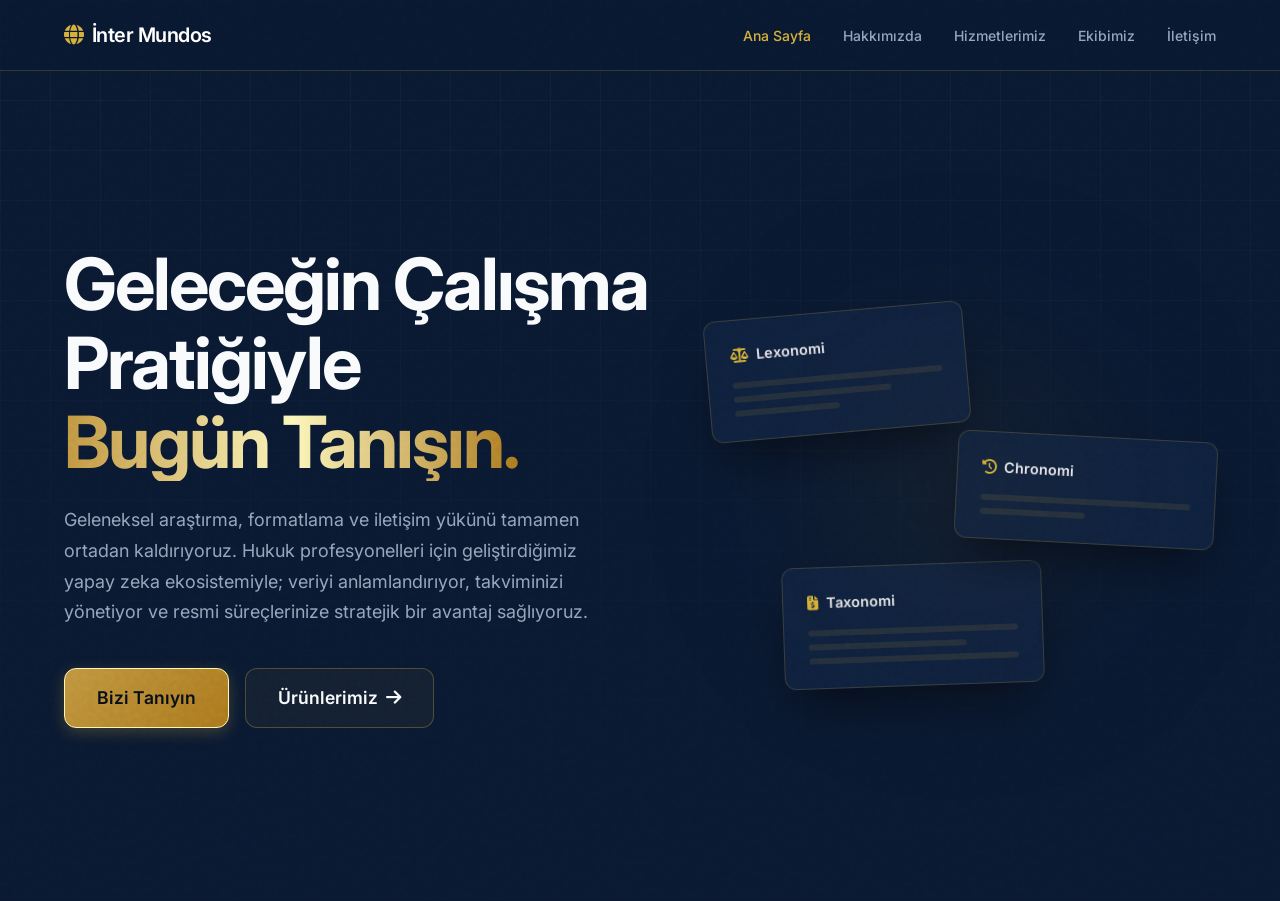
==== index.html @ eea0c3ea "Fix JS cache issue and make animations repeatable" ====
<!DOCTYPE html>
<html lang="tr">
<head>
    <meta charset="UTF-8">
    <meta name="viewport" content="width=device-width, initial-scale=1.0">
    <title>İnter Mundos - Geleceğin Çalışma Pratiği</title>
    <!-- Google Fonts -->
    <link rel="preconnect" href="https://fonts.googleapis.com">
    <link rel="preconnect" href="https://fonts.gstatic.com" crossorigin>
    <link href="https://fonts.googleapis.com/css2?family=Inter:wght@300;400;500;600;700&display=swap" rel="stylesheet">
    <!-- Font Awesome -->
    <link rel="stylesheet" href="https://cdnjs.cloudflare.com/ajax/libs/font-awesome/6.4.0/css/all.min.css">
    <link rel="stylesheet" href="style.css?v=13">
</head>
<body>
    <!-- Premium subtle background -->
    <div class="bg-grid"></div>
    <div class="bg-glow"></div>

    <!-- Modern Header -->
    <header class="main-header">
        <div class="logo">
            <i class="fa-solid fa-globe"></i> İnter Mundos
        </div>
        <button class="mobile-menu-btn">
            <i class="fa-solid fa-bars"></i>
        </button>
        <nav class="navbar">
            <a href="index.html" class="active">Ana Sayfa</a>
            <a href="about.html">Hakkımızda</a>
            <a href="services.html">Hizmetlerimiz</a>
            <a href="team.html">Ekibimiz</a>
            <a href="contact.html">İletişim</a>
        </nav>
    </header>

    <main class="hero-container">
        <div class="hero-content">
            <h1 class="hero-title">Geleceğin Çalışma Pratiğiyle <br><span class="text-highlight">Bugün Tanışın.</span></h1>
            <p class="hero-subtitle">
                Geleneksel araştırma, formatlama ve iletişim yükünü tamamen ortadan kaldırıyoruz. Hukuk profesyonelleri için geliştirdiğimiz yapay zeka ekosistemiyle; veriyi anlamlandırıyor, takviminizi yönetiyor ve resmi süreçlerinize stratejik bir avantaj sağlıyoruz.
            </p>
            <div class="hero-buttons">
                <a href="about.html" class="btn btn-primary">Bizi Tanıyın</a>
                <a href="services.html" class="btn btn-secondary">Ürünlerimiz <i class="fa-solid fa-arrow-right"></i></a>
            </div>
        </div>
        
        <div class="hero-visual">
            <div class="abstract-card card-1">
                <div class="card-header">
                    <i class="fa-solid fa-scale-balanced"></i> Lexonomi
                </div>
                <div class="card-lines">
                    <div class="line w-100"></div>
                    <div class="line w-75"></div>
                    <div class="line w-50"></div>
                </div>
            </div>
            <div class="abstract-card card-2">
                <div class="card-header">
                    <i class="fa-solid fa-clock-rotate-left"></i> Chronomi
                </div>
                <div class="card-lines">
                    <div class="line w-100"></div>
                    <div class="line w-50"></div>
                </div>
            </div>
            <div class="abstract-card card-3">
                <div class="card-header">
                    <i class="fa-solid fa-file-invoice-dollar"></i> Taxonomi
                </div>
                <div class="card-lines">
                    <div class="line w-100"></div>
                    <div class="line w-75"></div>
                    <div class="line w-100"></div>
                </div>
            </div>
            <div class="visual-glow"></div>
        </div>
    </main>

    <script src="script.js?v=2"></script>
</body>
</html>
---- style.css ----
:root {
    --bg-primary: #0A1931; /* More noticeable navy blue */
    --bg-secondary: #122442; /* Lighter navy for secondary elements */
    --text-primary: #F8FAFC;
    --text-secondary: #94A3B8;
    --accent-primary: #D4AF37;
    --accent-secondary: #C5A059;
    --border-color: rgba(212, 175, 55, 0.2);
}

* {
    margin: 0;
    padding: 0;
    box-sizing: border-box;
}

body {
    font-family: 'Inter', sans-serif;
    background-color: var(--bg-primary);
    color: var(--text-primary);
    overflow-x: hidden;
    line-height: 1.5;
}


/* Premium Matte Noise Texture */
body::after {
    content: "";
    position: fixed;
    top: 0;
    left: 0;
    width: 100vw;
    height: 100vh;
    pointer-events: none;
    z-index: 9999;
    background-image: url("data:image/svg+xml,%3Csvg viewBox='0 0 200 200' xmlns='http://www.w3.org/2000/svg'%3E%3Cfilter id='noiseFilter'%3E%3CfeTurbulence type='fractalNoise' baseFrequency='0.85' numOctaves='3' stitchTiles='stitch'/%3E%3C/filter%3E%3Crect width='100%25' height='100%25' filter='url(%23noiseFilter)'/%3E%3C/svg%3E");
    opacity: 0.15; /* Increased opacity so it's clearly visible */
    mix-blend-mode: overlay; /* Blends better with navy background */
}

/* Custom Premium Scrollbar */
::-webkit-scrollbar {
    width: 10px;
}

::-webkit-scrollbar-track {
    background: var(--bg-primary);
}

::-webkit-scrollbar-thumb {
    background: rgba(212, 175, 55, 0.4);
    border-radius: 8px;
    border: 2px solid var(--bg-primary);
}

::-webkit-scrollbar-thumb:hover {
    background: var(--accent-primary);
}

/* Premium Background */
.bg-grid {
    position: fixed;
    top: 0;
    left: 0;
    width: 100vw;
    height: 100vh;
    z-index: -2;
    background-size: 50px 50px;
    background-image: linear-gradient(to right, rgba(255, 255, 255, 0.03) 1px, transparent 1px),
                      linear-gradient(to bottom, rgba(255, 255, 255, 0.03) 1px, transparent 1px);
    mask-image: linear-gradient(to bottom, rgba(0,0,0,1) 0%, rgba(0,0,0,0) 100%);
    -webkit-mask-image: linear-gradient(to bottom, rgba(0,0,0,1) 0%, rgba(0,0,0,0) 100%);
}

.bg-glow-1 {
    position: fixed;
    top: -20%;
    left: -10%;
    width: 60%;
    height: 60%;
    background: radial-gradient(circle, rgba(212, 175, 55, 0.12) 0%, transparent 70%);
    z-index: -1;
    filter: blur(60px);
}

.bg-glow-2 {
    position: fixed;
    bottom: -20%;
    right: -10%;
    width: 60%;
    height: 60%;
    background: radial-gradient(circle, rgba(212, 175, 55, 0.08) 0%, transparent 70%);
    z-index: -1;
    filter: blur(60px);
}

/* Header */
.main-header {
    display: flex;
    justify-content: space-between;
    align-items: center;
    padding: 1.25rem 5%;
    background: rgba(10, 25, 49, 0.85);
    backdrop-filter: blur(20px);
    border-bottom: 1px solid var(--border-color);
    position: sticky;
    top: 0;
    z-index: 100;
}

.logo {
    font-size: 1.25rem;
    font-weight: 600;
    display: flex;
    align-items: center;
    gap: 0.5rem;
    color: #fff;
    letter-spacing: -0.5px;
}

.logo i {
    color: var(--accent-primary);
}

.navbar {
    display: flex;
    gap: 2rem;
}

.navbar a {
    color: var(--text-secondary);
    text-decoration: none;
    font-size: 0.875rem;
    font-weight: 500;
    transition: color 0.2s ease;
}

.navbar a:hover, .navbar a.active {
    color: var(--accent-primary);
}

.mobile-menu-btn {
    display: none;
    font-size: 1.5rem;
    color: #fff;
    cursor: pointer;
    background: none;
    border: none;
}

/* Hero Section */
.hero-container {
    width: 100%;
    padding: 0 5%;
    display: grid;
    grid-template-columns: 1.2fr 1fr;
    gap: 2rem;
    align-items: center;
    min-height: calc(100vh - 70px);
}

.hero-content {
    display: flex;
    flex-direction: column;
    align-items: flex-start;
    animation: fadeUp 1s ease forwards;
}

.hero-badge {
    display: inline-flex;
    align-items: center;
    gap: 0.5rem;
    padding: 0.35rem 0.75rem;
    background: rgba(212, 175, 55, 0.05);
    border: 1px solid var(--border-color);
    border-radius: 100px;
    font-size: 0.8rem;
    font-weight: 500;
    color: var(--accent-primary);
    margin-bottom: 1.5rem;
}

.badge-dot {
    width: 6px;
    height: 6px;
    background-color: var(--accent-primary);
    border-radius: 50%;
    box-shadow: 0 0 10px var(--accent-primary);
}

.hero-title {
    font-size: 4.5rem;
    font-weight: 700;
    line-height: 1.1;
    margin-bottom: 1.5rem;
    color: #F8FAFC;
    letter-spacing: -2px;
}

.text-highlight {
    background: linear-gradient(to right, #BF953F, #FCF6BA, #AA771C);
    -webkit-background-clip: text;
    -webkit-text-fill-color: transparent;
    display: inline-block;
}

.hero-subtitle {
    font-size: 1.125rem;
    color: var(--text-secondary);
    line-height: 1.7;
    margin-bottom: 2.5rem;
    max-width: 90%;
}

.hero-buttons {
    display: flex;
    gap: 1rem;
}

.btn {
    padding: 1rem 2rem;
    border-radius: 12px;
    font-size: 1.1rem;
    font-weight: 600;
    text-decoration: none;
    transition: all 0.3s ease;
    display: inline-flex;
    align-items: center;
    gap: 0.5rem;
    cursor: pointer;
}

.btn-primary {
    background: linear-gradient(135deg, #BF953F, #AA771C);
    color: #060D1A;
    box-shadow: 0 4px 15px rgba(212, 175, 55, 0.25);
    border: 1px solid #FCF6BA;
}

.btn-primary:hover {
    box-shadow: 0 6px 20px rgba(212, 175, 55, 0.4);
    transform: translateY(-2px);
}

.btn-secondary {
    background: rgba(212, 175, 55, 0.05);
    color: var(--text-primary);
    border: 1px solid rgba(212, 175, 55, 0.3);
}

.btn-secondary:hover {
    background: rgba(212, 175, 55, 0.1);
    transform: translateY(-2px);
}

/* Abstract Visual on Right */
.hero-visual {
    position: relative;
    width: 100%;
    height: 500px;
    display: flex;
    justify-content: center;
    align-items: center;
    animation: fadeIn 1.5s ease forwards;
}

.visual-glow {
    position: absolute;
    width: 400px;
    height: 400px;
    background: radial-gradient(circle, rgba(212, 175, 55, 0.15) 0%, rgba(6, 13, 26, 0.15) 40%, rgba(0,0,0,0) 70%);
    filter: blur(80px);
    border-radius: 50%;
    z-index: 1;
}

.abstract-card {
    position: absolute;
    background: rgba(18, 36, 66, 0.7);
    border: 1px solid var(--border-color);
    border-radius: 12px;
    padding: 1.5rem;
    width: 260px;
    backdrop-filter: blur(12px);
    z-index: 2;
    box-shadow: 0 25px 50px -12px rgba(0, 0, 0, 0.5);
    transition: transform 0.3s ease, border-color 0.3s ease;
}

.abstract-card:hover {
    border-color: var(--accent-primary);
    box-shadow: 0 25px 50px -12px rgba(212, 175, 55, 0.15);
    transform: translateY(-5px) !important;
}

.card-1 {
    top: 15%;
    left: 0;
    transform: rotate(-5deg);
    animation: float1 6s infinite ease-in-out;
}

.card-2 {
    top: 40%;
    right: 0;
    transform: rotate(3deg);
    animation: float2 7s infinite ease-in-out;
    z-index: 3;
}

.card-3 {
    bottom: 10%;
    left: 15%;
    transform: rotate(-2deg);
    animation: float3 8s infinite ease-in-out;
}

.card-header {
    font-size: 0.9rem;
    font-weight: 600;
    color: #e4e4e7;
    margin-bottom: 1rem;
    display: flex;
    align-items: center;
    gap: 0.5rem;
}

.card-header i {
    color: var(--accent-primary);
}

.card-lines {
    display: flex;
    flex-direction: column;
    gap: 0.5rem;
}

.line {
    height: 6px;
    background: rgba(212, 175, 55, 0.1);
    border-radius: 4px;
}

.w-100 { width: 100%; }
.w-75 { width: 75%; }
.w-50 { width: 50%; }

@keyframes float1 {
    0%, 100% { transform: translateY(0) rotate(-5deg); }
    50% { transform: translateY(-10px) rotate(-4deg); }
}

@keyframes float2 {
    0%, 100% { transform: translateY(0) rotate(3deg); }
    50% { transform: translateY(-15px) rotate(4deg); }
}

@keyframes float3 {
    0%, 100% { transform: translateY(0) rotate(-2deg); }
    50% { transform: translateY(-8px) rotate(-1deg); }
}

@keyframes fadeUp {
    from { opacity: 0; transform: translateY(20px); }
    to { opacity: 1; transform: translateY(0); }
}

@keyframes fadeIn {
    from { opacity: 0; }
    to { opacity: 1; }
}

@media (max-width: 992px) {
    .hero-container {
        grid-template-columns: 1fr;
        padding-top: 4rem;
        padding-bottom: 4rem;
        min-height: auto;
    }
    
    .hero-title {
        font-size: 3.5rem;
    }
    
    .hero-visual {
        height: 400px;
    }
    
    .services-grid {
        grid-template-columns: 1fr !important;
        gap: 2.5rem;
    }
}

@media (max-width: 768px) {
    .main-header {
        flex-direction: row;
        justify-content: space-between;
        align-items: center;
        padding: 1.5rem 2rem;
    }
    
    .mobile-menu-btn {
        display: block;
    }
    
    .navbar {
        display: none;
        position: absolute;
        top: 100%;
        left: 0;
        width: 100%;
        background: var(--bg-primary);
        backdrop-filter: blur(20px);
        flex-direction: column;
        padding: 2rem;
        gap: 1.5rem;
        border-bottom: 1px solid var(--border-color);
        box-shadow: 0 20px 40px rgba(0,0,0,0.5);
    }
    
    .navbar.active {
        display: flex;
    }
    
    .navbar a {
        font-size: 1.1rem;
        width: 100%;
        text-align: center;
        padding: 0.8rem;
    }
    
    .hero-title, .about-title, .section-title {
        font-size: 2.2rem !important;
    }
    
    .hero-buttons {
        flex-direction: column;
        width: 100%;
    }
    
    .hero-buttons .btn {
        width: 100%;
        text-align: center;
        justify-content: center;
    }
}

/* About Us Page */
.about-container {
    width: 100%;
    margin: 1.5rem 0 4rem 0;
    padding: 0 5%;
    display: flex;
    flex-direction: column;
    gap: 5rem;
}

.about-hero {
    text-align: left;
    max-width: 1000px;
    animation: fadeUp 1s ease forwards;
}

.about-title {
    font-size: 3.5rem;
    font-weight: 700;
    line-height: 1.1;
    margin-bottom: 1.5rem;
    color: #F8FAFC;
    letter-spacing: -1.5px;
}

.about-intro {
    font-size: 1.125rem;
    color: var(--text-secondary);
    line-height: 1.8;
}

.mission-vision-grid {
    display: grid;
    grid-template-columns: 1fr 1fr;
    gap: 3rem;
    animation: fadeUp 1.2s ease forwards;
}

.about-card {
    background: rgba(18, 36, 66, 0.6);
    border: 1px solid var(--border-color);
    border-radius: 16px;
    padding: 2.5rem;
    backdrop-filter: blur(12px);
    transition: transform 0.3s ease, border-color 0.3s ease;
}

.about-card:hover {
    border-color: var(--accent-primary);
    transform: translateY(-5px);
}

.about-card .card-icon {
    font-size: 2rem;
    color: var(--accent-primary) !important;
    margin-bottom: 1.5rem;
}

.about-card h3 {
    font-size: 1.5rem;
    font-weight: 600;
    margin-bottom: 1rem;
    color: #e4e4e7;
}

.about-card p {
    color: var(--text-secondary);
    line-height: 1.7;
}

.approach-section {
    background: rgba(255, 255, 255, 0.02);
    border: 1px solid var(--border-color);
    border-radius: 24px;
    padding: 4rem 3rem;
    animation: fadeUp 1.4s ease forwards;
}

.section-title {
    font-size: 2.5rem;
    font-weight: 600;
    margin-bottom: 1.5rem;
    color: #e4e4e7;
    text-align: left;
    letter-spacing: -1px;
}

.approach-intro {
    text-align: left;
    color: var(--text-secondary);
    max-width: 800px;
    margin: 0 0 3rem 0;
    font-size: 1.1rem;
    line-height: 1.7;
}

.features-list {
    display: grid;
    grid-template-columns: 1fr;
    gap: 2rem;
}

.feature-item {
    display: flex;
    gap: 1.5rem;
    align-items: flex-start;
    padding: 1.5rem;
    border-radius: 12px;
    transition: background 0.3s ease;
}

.feature-item:hover {
    background: rgba(255, 255, 255, 0.03);
}

.feature-icon {
    font-size: 1.5rem;
    color: var(--accent-primary) !important;
    background: rgba(212, 175, 55, 0.1) !important;
    width: 60px;
    height: 60px;
    display: flex;
    align-items: center;
    justify-content: center;
    border-radius: 12px;
    flex-shrink: 0;
}

.feature-text h4 {
    font-size: 1.2rem;
    font-weight: 600;
    color: #e4e4e7;
    margin-bottom: 0.5rem;
}

.feature-text p {
    color: var(--text-secondary);
    line-height: 1.6;
}

@media (max-width: 768px) {
    .about-container {
        gap: 2.5rem !important;
        margin-top: 0.5rem;
    }
    
    .mission-vision-grid {
        grid-template-columns: 1fr;
        gap: 1.5rem;
    }
    
    .about-card {
        padding: 1.5rem;
    }
    
    .approach-section {
        padding: 2rem 1.2rem;
    }
    
    .feature-item {
        flex-direction: column;
        gap: 1rem;
        align-items: flex-start;
    }
    
    .services-grid {
        grid-template-columns: 1fr;
    }
    
    .contact-form-container {
        padding: 1.5rem !important;
        gap: 1.5rem !important;
    }
    
    .contact-grid {
        gap: 2rem;
    }
}
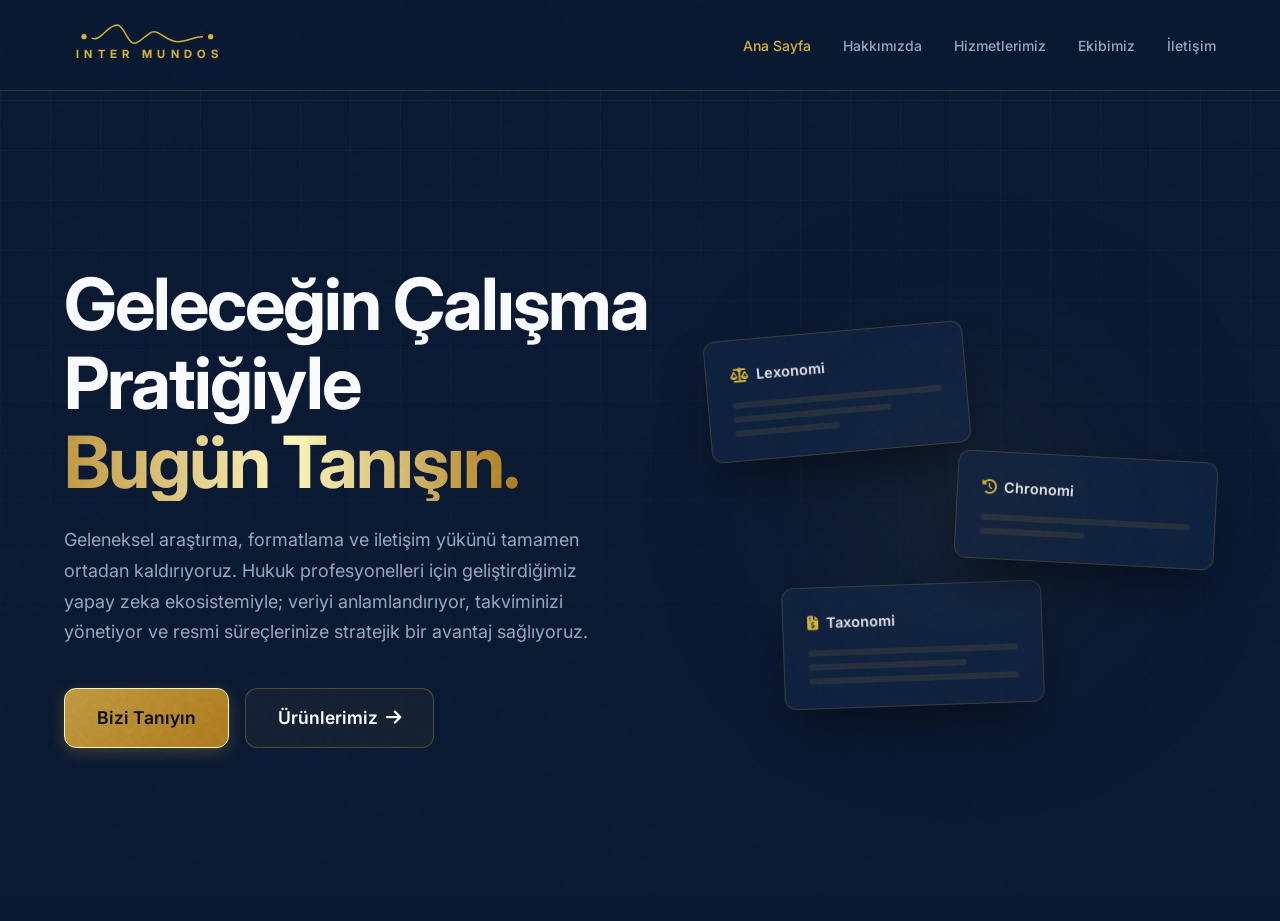
==== commit 3450831b: "Replace text logo with responsive SVG logo replication" ====
--- a/index.html
+++ b/index.html
@@ -10,7 +10,7 @@
     <link href="https://fonts.googleapis.com/css2?family=Inter:wght@300;400;500;600;700&display=swap" rel="stylesheet">
     <!-- Font Awesome -->
     <link rel="stylesheet" href="https://cdnjs.cloudflare.com/ajax/libs/font-awesome/6.4.0/css/all.min.css">
-    <link rel="stylesheet" href="style.css?v=13">
+    <link rel="stylesheet" href="style.css?v=16">
 </head>
 <body>
     <!-- Premium subtle background -->
@@ -19,9 +19,16 @@
 
     <!-- Modern Header -->
     <header class="main-header">
-        <div class="logo">
-            <i class="fa-solid fa-globe"></i> İnter Mundos
-        </div>
+        <a href="index.html" class="logo">
+            <svg viewBox="0 0 500 150" xmlns="http://www.w3.org/2000/svg" class="nav-logo-svg">
+              <g fill="var(--accent-primary)" stroke="var(--accent-primary)">
+                <circle cx="60" cy="50" r="8" stroke="none" />
+                <circle cx="440" cy="50" r="8" stroke="none" />
+                <path d="M 85 55 C 110 65, 130 15, 160 15 C 180 15, 190 70, 210 70 C 230 70, 250 35, 270 35 C 290 35, 310 65, 340 65 C 370 65, 390 50, 415 50" fill="none" stroke-width="4.5" stroke-linecap="round" stroke-linejoin="round" />
+                <text x="257" y="115" font-family="'Inter', sans-serif" font-weight="700" font-size="34" letter-spacing="16" text-anchor="middle" stroke="none">INTER MUNDOS</text>
+              </g>
+            </svg>
+        </a>
         <button class="mobile-menu-btn">
             <i class="fa-solid fa-bars"></i>
         </button>
--- a/style.css
+++ b/style.css
@@ -109,13 +109,23 @@
 }
 
 .logo {
-    font-size: 1.25rem;
-    font-weight: 600;
-    display: flex;
-    align-items: center;
-    gap: 0.5rem;
-    color: #fff;
-    letter-spacing: -0.5px;
+    font-size: 1.5rem;
+    font-weight: 700;
+    color: var(--text-primary);
+    display: flex;
+    align-items: center;
+    text-decoration: none;
+    cursor: pointer;
+}
+
+.nav-logo-svg {
+    height: 50px;
+    width: auto;
+    transition: transform 0.3s ease;
+}
+
+.logo:hover .nav-logo-svg {
+    transform: scale(1.05);
 }
 
 .logo i {
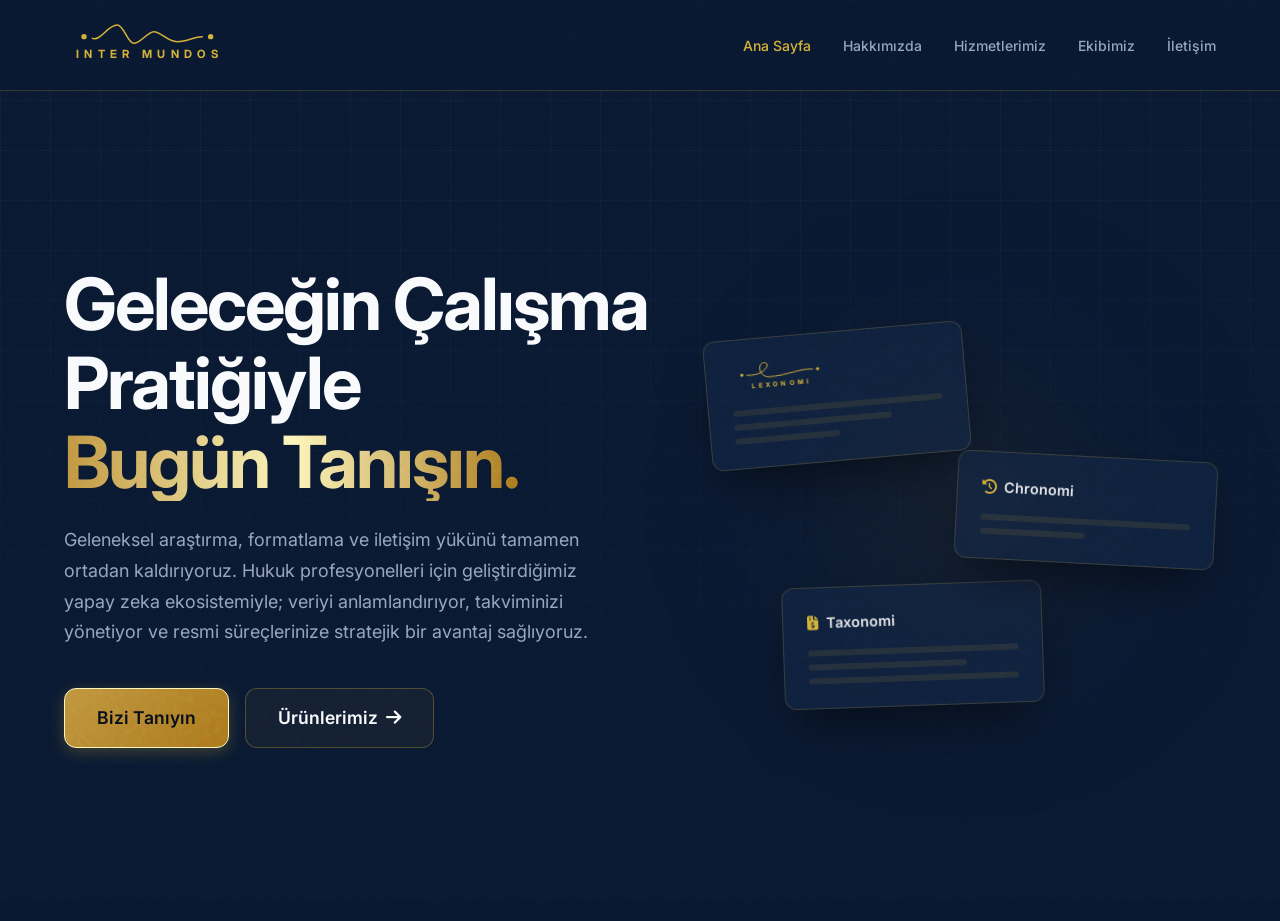
==== commit 89772307: "Add responsive SVG Lexonomi logo to replacing text/icon" ====
--- a/index.html
+++ b/index.html
@@ -10,7 +10,7 @@
     <link href="https://fonts.googleapis.com/css2?family=Inter:wght@300;400;500;600;700&display=swap" rel="stylesheet">
     <!-- Font Awesome -->
     <link rel="stylesheet" href="https://cdnjs.cloudflare.com/ajax/libs/font-awesome/6.4.0/css/all.min.css">
-    <link rel="stylesheet" href="style.css?v=16">
+    <link rel="stylesheet" href="style.css?v=17">
 </head>
 <body>
     <!-- Premium subtle background -->
@@ -56,7 +56,14 @@
         <div class="hero-visual">
             <div class="abstract-card card-1">
                 <div class="card-header">
-                    <i class="fa-solid fa-scale-balanced"></i> Lexonomi
+                    <svg viewBox="0 0 500 150" xmlns="http://www.w3.org/2000/svg" style="height: 30px; width: auto; display: inline-block; vertical-align: middle;">
+                      <g fill="var(--accent-primary)" stroke="var(--accent-primary)">
+                        <circle cx="60" cy="55" r="8" stroke="none" />
+                        <circle cx="440" cy="55" r="8" stroke="none" />
+                        <path d="M 85 58 C 150 65, 180 40, 190 20 C 195 0, 165 -5, 155 15 C 145 40, 160 75, 200 75 C 280 75, 360 45, 415 55" fill="none" stroke-width="4.5" stroke-linecap="round" stroke-linejoin="round" />
+                        <text x="255" y="125" font-family="'Inter', sans-serif" font-weight="700" font-size="32" letter-spacing="16" text-anchor="middle" stroke="none">LEXONOMI</text>
+                      </g>
+                    </svg>
                 </div>
                 <div class="card-lines">
                     <div class="line w-100"></div>
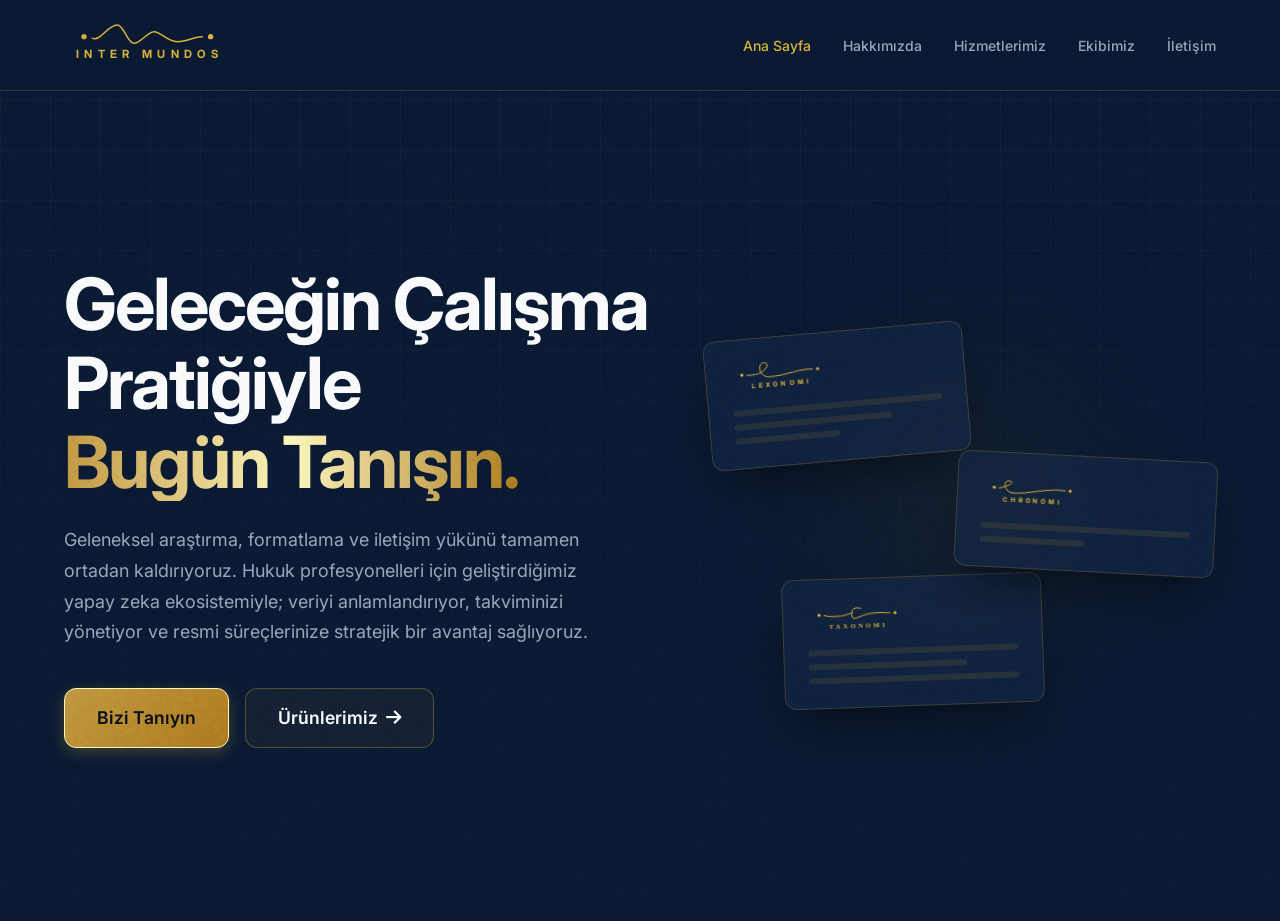
==== commit e8057129: "Add Taxonomi and Chronomi SVG logos" ====
--- a/index.html
+++ b/index.html
@@ -10,7 +10,7 @@
     <link href="https://fonts.googleapis.com/css2?family=Inter:wght@300;400;500;600;700&display=swap" rel="stylesheet">
     <!-- Font Awesome -->
     <link rel="stylesheet" href="https://cdnjs.cloudflare.com/ajax/libs/font-awesome/6.4.0/css/all.min.css">
-    <link rel="stylesheet" href="style.css?v=17">
+    <link rel="stylesheet" href="style.css?v=18">
 </head>
 <body>
     <!-- Premium subtle background -->
@@ -73,7 +73,14 @@
             </div>
             <div class="abstract-card card-2">
                 <div class="card-header">
-                    <i class="fa-solid fa-clock-rotate-left"></i> Chronomi
+                    <svg viewBox="0 0 500 150" xmlns="http://www.w3.org/2000/svg" style="height: 30px; width: auto; display: inline-block; vertical-align: middle;">
+                      <g fill="var(--accent-primary)" stroke="var(--accent-primary)">
+                        <circle cx="60" cy="55" r="8" stroke="none" />
+                        <circle cx="440" cy="55" r="8" stroke="none" />
+                        <path d="M 85 58 C 150 40, 160 20, 130 20 C 100 20, 110 80, 160 80 C 230 80, 330 45, 415 55" fill="none" stroke-width="4.5" stroke-linecap="round" stroke-linejoin="round" />
+                        <text x="255" y="125" font-family="'Inter', sans-serif" font-weight="700" font-size="32" letter-spacing="14" text-anchor="middle" stroke="none">CHRONOMI</text>
+                      </g>
+                    </svg>
                 </div>
                 <div class="card-lines">
                     <div class="line w-100"></div>
@@ -82,7 +89,15 @@
             </div>
             <div class="abstract-card card-3">
                 <div class="card-header">
-                    <i class="fa-solid fa-file-invoice-dollar"></i> Taxonomi
+                    <svg viewBox="0 0 500 150" xmlns="http://www.w3.org/2000/svg" style="height: 30px; width: auto; display: inline-block; vertical-align: middle;">
+                      <g fill="var(--accent-primary)" stroke="var(--accent-primary)">
+                        <circle cx="60" cy="55" r="8" stroke="none" />
+                        <circle cx="440" cy="55" r="8" stroke="none" />
+                        <path d="M 85 58 C 130 68, 180 68, 225 48" fill="none" stroke-width="4.5" stroke-linecap="round" stroke-linejoin="round" />
+                        <path d="M 270 28 C 250 20, 225 25, 225 48 C 220 75, 230 85, 260 70 C 310 50, 360 50, 415 55" fill="none" stroke-width="4.5" stroke-linecap="round" stroke-linejoin="round" />
+                        <text x="255" y="125" font-family="Georgia, 'Times New Roman', serif" font-weight="600" font-size="32" letter-spacing="14" text-anchor="middle" stroke="none">TAXONOMI</text>
+                      </g>
+                    </svg>
                 </div>
                 <div class="card-lines">
                     <div class="line w-100"></div>
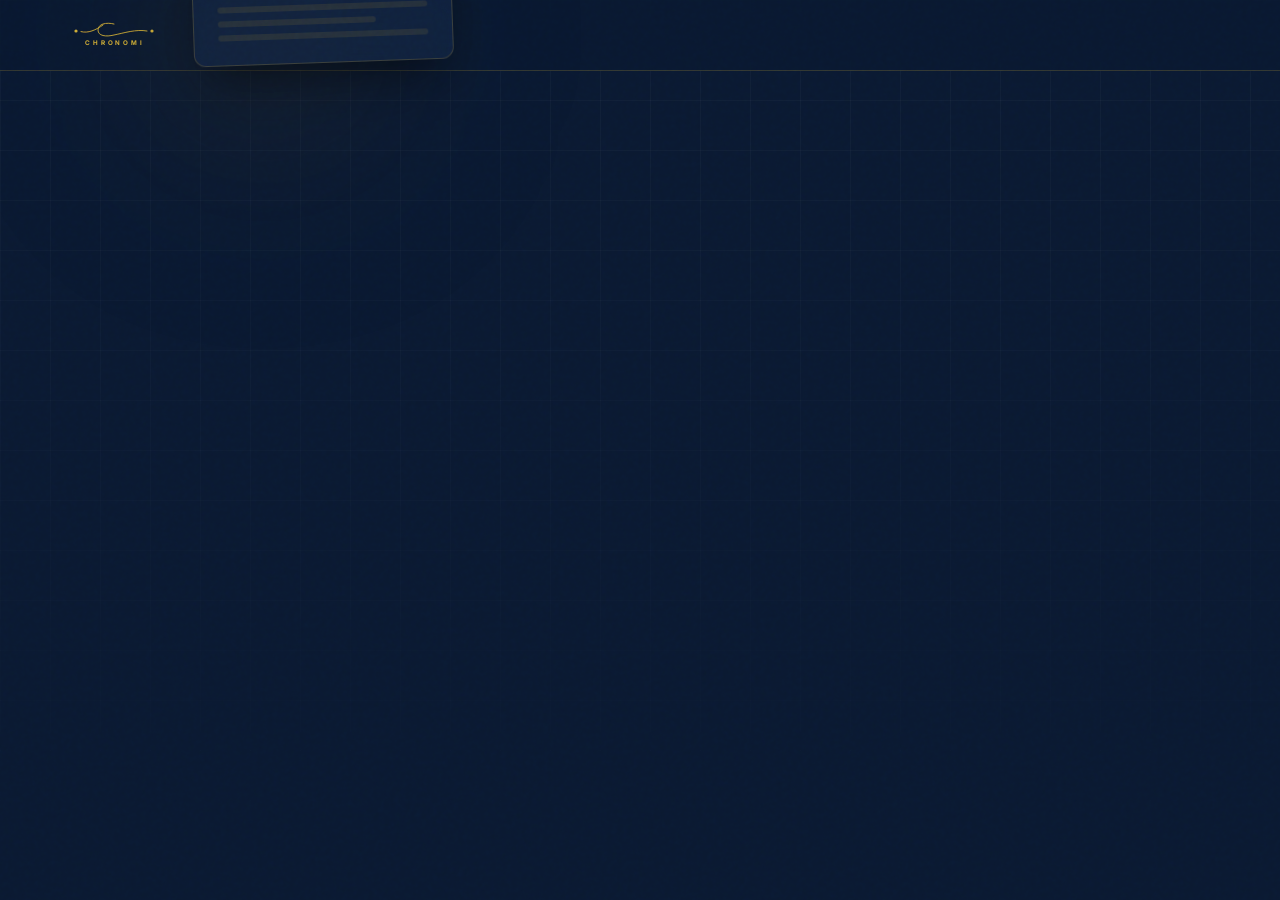
==== commit 5c1e241e: "Update Chronomi logo to distinct C shape" ====
--- a/index.html
+++ b/index.html
@@ -10,7 +10,7 @@
     <link href="https://fonts.googleapis.com/css2?family=Inter:wght@300;400;500;600;700&display=swap" rel="stylesheet">
     <!-- Font Awesome -->
     <link rel="stylesheet" href="https://cdnjs.cloudflare.com/ajax/libs/font-awesome/6.4.0/css/all.min.css">
-    <link rel="stylesheet" href="style.css?v=18">
+    <link rel="stylesheet" href="style.css?v=21">
 </head>
 <body>
     <!-- Premium subtle background -->
@@ -20,64 +20,12 @@
     <!-- Modern Header -->
     <header class="main-header">
         <a href="index.html" class="logo">
-            <svg viewBox="0 0 500 150" xmlns="http://www.w3.org/2000/svg" class="nav-logo-svg">
-              <g fill="var(--accent-primary)" stroke="var(--accent-primary)">
-                <circle cx="60" cy="50" r="8" stroke="none" />
-                <circle cx="440" cy="50" r="8" stroke="none" />
-                <path d="M 85 55 C 110 65, 130 15, 160 15 C 180 15, 190 70, 210 70 C 230 70, 250 35, 270 35 C 290 35, 310 65, 340 65 C 370 65, 390 50, 415 50" fill="none" stroke-width="4.5" stroke-linecap="round" stroke-linejoin="round" />
-                <text x="257" y="115" font-family="'Inter', sans-serif" font-weight="700" font-size="34" letter-spacing="16" text-anchor="middle" stroke="none">INTER MUNDOS</text>
-              </g>
-            </svg>
-        </a>
-        <button class="mobile-menu-btn">
-            <i class="fa-solid fa-bars"></i>
-        </button>
-        <nav class="navbar">
-            <a href="index.html" class="active">Ana Sayfa</a>
-            <a href="about.html">Hakkımızda</a>
-            <a href="services.html">Hizmetlerimiz</a>
-            <a href="team.html">Ekibimiz</a>
-            <a href="contact.html">İletişim</a>
-        </nav>
-    </header>
-
-    <main class="hero-container">
-        <div class="hero-content">
-            <h1 class="hero-title">Geleceğin Çalışma Pratiğiyle <br><span class="text-highlight">Bugün Tanışın.</span></h1>
-            <p class="hero-subtitle">
-                Geleneksel araştırma, formatlama ve iletişim yükünü tamamen ortadan kaldırıyoruz. Hukuk profesyonelleri için geliştirdiğimiz yapay zeka ekosistemiyle; veriyi anlamlandırıyor, takviminizi yönetiyor ve resmi süreçlerinize stratejik bir avantaj sağlıyoruz.
-            </p>
-            <div class="hero-buttons">
-                <a href="about.html" class="btn btn-primary">Bizi Tanıyın</a>
-                <a href="services.html" class="btn btn-secondary">Ürünlerimiz <i class="fa-solid fa-arrow-right"></i></a>
-            </div>
-        </div>
-        
-        <div class="hero-visual">
-            <div class="abstract-card card-1">
-                <div class="card-header">
-                    <svg viewBox="0 0 500 150" xmlns="http://www.w3.org/2000/svg" style="height: 30px; width: auto; display: inline-block; vertical-align: middle;">
+            <svg viewBox="0 0 500 150" xmlns="http://www.w3.org/2000/svg" style="height: 30px; width: auto; display: inline-block; vertical-align: middle;">
                       <g fill="var(--accent-primary)" stroke="var(--accent-primary)">
                         <circle cx="60" cy="55" r="8" stroke="none" />
                         <circle cx="440" cy="55" r="8" stroke="none" />
-                        <path d="M 85 58 C 150 65, 180 40, 190 20 C 195 0, 165 -5, 155 15 C 145 40, 160 75, 200 75 C 280 75, 360 45, 415 55" fill="none" stroke-width="4.5" stroke-linecap="round" stroke-linejoin="round" />
-                        <text x="255" y="125" font-family="'Inter', sans-serif" font-weight="700" font-size="32" letter-spacing="16" text-anchor="middle" stroke="none">LEXONOMI</text>
-                      </g>
-                    </svg>
-                </div>
-                <div class="card-lines">
-                    <div class="line w-100"></div>
-                    <div class="line w-75"></div>
-                    <div class="line w-50"></div>
-                </div>
-            </div>
-            <div class="abstract-card card-2">
-                <div class="card-header">
-                    <svg viewBox="0 0 500 150" xmlns="http://www.w3.org/2000/svg" style="height: 30px; width: auto; display: inline-block; vertical-align: middle;">
-                      <g fill="var(--accent-primary)" stroke="var(--accent-primary)">
-                        <circle cx="60" cy="55" r="8" stroke="none" />
-                        <circle cx="440" cy="55" r="8" stroke="none" />
-                        <path d="M 85 58 C 150 40, 160 20, 130 20 C 100 20, 110 80, 160 80 C 230 80, 330 45, 415 55" fill="none" stroke-width="4.5" stroke-linecap="round" stroke-linejoin="round" />
+                        <path d="M 85 58 C 120 68, 160 50, 195 25" fill="none" stroke-width="4.5" stroke-linecap="round" stroke-linejoin="round" />
+                        <path d="M 250 20 C 210 10, 170 20, 170 50 C 170 80, 210 85, 250 75 C 300 65, 360 45, 415 55" fill="none" stroke-width="4.5" stroke-linecap="round" stroke-linejoin="round" />
                         <text x="255" y="125" font-family="'Inter', sans-serif" font-weight="700" font-size="32" letter-spacing="14" text-anchor="middle" stroke="none">CHRONOMI</text>
                       </g>
                     </svg>
--- a/style.css
+++ b/style.css
@@ -494,6 +494,13 @@
     animation: fadeUp 1.2s ease forwards;
 }
 
+.services-grid {
+    display: grid;
+    grid-template-columns: repeat(auto-fit, minmax(300px, 1fr));
+    gap: 3rem;
+    margin-top: 2rem;
+}
+
 .about-card {
     background: rgba(18, 36, 66, 0.6);
     border: 1px solid var(--border-color);
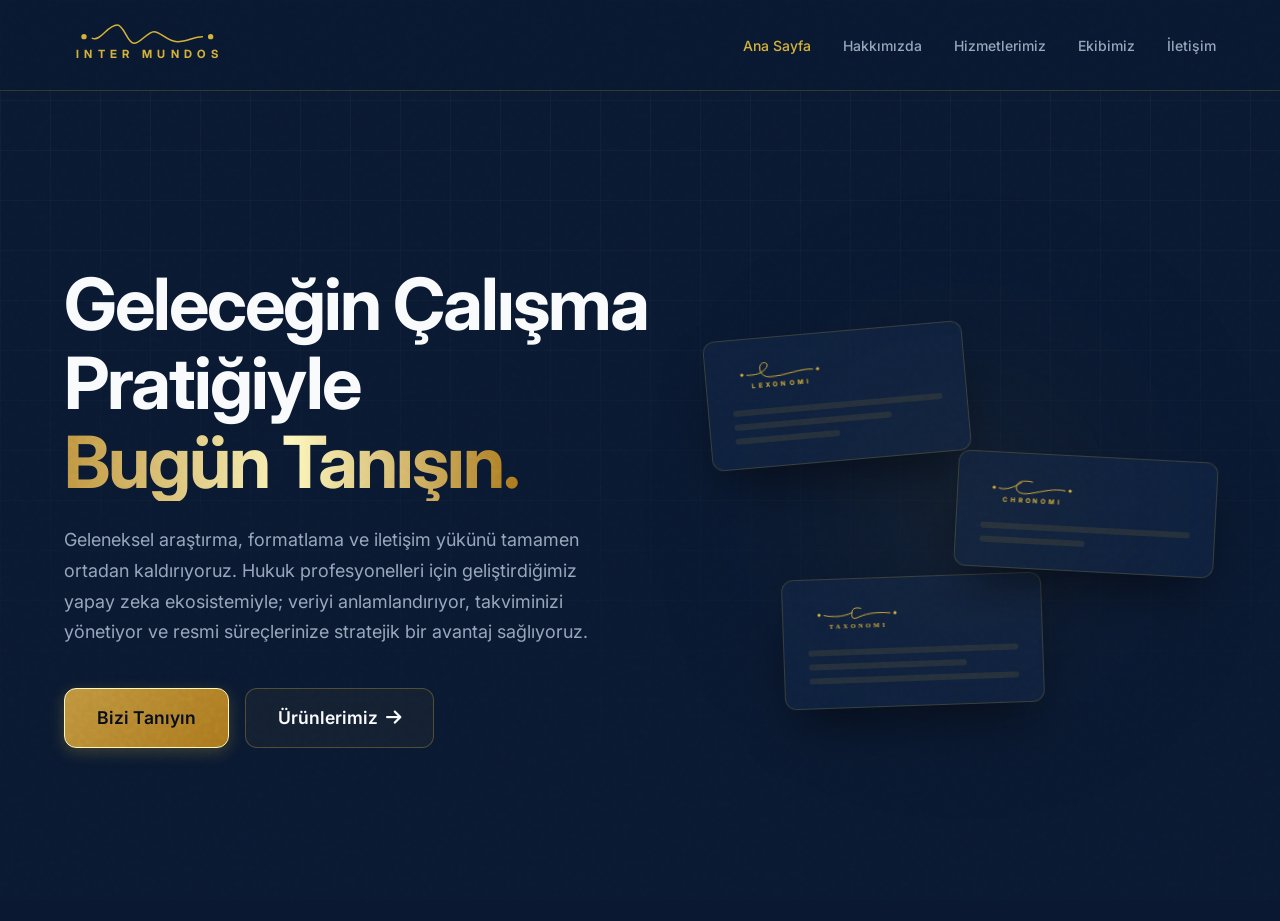
==== commit 6d172aea: "Safely update Chronomi logo to distinct C shape" ====
--- a/index.html
+++ b/index.html
@@ -10,7 +10,7 @@
     <link href="https://fonts.googleapis.com/css2?family=Inter:wght@300;400;500;600;700&display=swap" rel="stylesheet">
     <!-- Font Awesome -->
     <link rel="stylesheet" href="https://cdnjs.cloudflare.com/ajax/libs/font-awesome/6.4.0/css/all.min.css">
-    <link rel="stylesheet" href="style.css?v=21">
+    <link rel="stylesheet" href="style.css?v=22">
 </head>
 <body>
     <!-- Premium subtle background -->
@@ -20,7 +20,60 @@
     <!-- Modern Header -->
     <header class="main-header">
         <a href="index.html" class="logo">
-            <svg viewBox="0 0 500 150" xmlns="http://www.w3.org/2000/svg" style="height: 30px; width: auto; display: inline-block; vertical-align: middle;">
+            <svg viewBox="0 0 500 150" xmlns="http://www.w3.org/2000/svg" class="nav-logo-svg">
+              <g fill="var(--accent-primary)" stroke="var(--accent-primary)">
+                <circle cx="60" cy="50" r="8" stroke="none" />
+                <circle cx="440" cy="50" r="8" stroke="none" />
+                <path d="M 85 55 C 110 65, 130 15, 160 15 C 180 15, 190 70, 210 70 C 230 70, 250 35, 270 35 C 290 35, 310 65, 340 65 C 370 65, 390 50, 415 50" fill="none" stroke-width="4.5" stroke-linecap="round" stroke-linejoin="round" />
+                <text x="257" y="115" font-family="'Inter', sans-serif" font-weight="700" font-size="34" letter-spacing="16" text-anchor="middle" stroke="none">INTER MUNDOS</text>
+              </g>
+            </svg>
+        </a>
+        <button class="mobile-menu-btn">
+            <i class="fa-solid fa-bars"></i>
+        </button>
+        <nav class="navbar">
+            <a href="index.html" class="active">Ana Sayfa</a>
+            <a href="about.html">Hakkımızda</a>
+            <a href="services.html">Hizmetlerimiz</a>
+            <a href="team.html">Ekibimiz</a>
+            <a href="contact.html">İletişim</a>
+        </nav>
+    </header>
+
+    <main class="hero-container">
+        <div class="hero-content">
+            <h1 class="hero-title">Geleceğin Çalışma Pratiğiyle <br><span class="text-highlight">Bugün Tanışın.</span></h1>
+            <p class="hero-subtitle">
+                Geleneksel araştırma, formatlama ve iletişim yükünü tamamen ortadan kaldırıyoruz. Hukuk profesyonelleri için geliştirdiğimiz yapay zeka ekosistemiyle; veriyi anlamlandırıyor, takviminizi yönetiyor ve resmi süreçlerinize stratejik bir avantaj sağlıyoruz.
+            </p>
+            <div class="hero-buttons">
+                <a href="about.html" class="btn btn-primary">Bizi Tanıyın</a>
+                <a href="services.html" class="btn btn-secondary">Ürünlerimiz <i class="fa-solid fa-arrow-right"></i></a>
+            </div>
+        </div>
+        
+        <div class="hero-visual">
+            <div class="abstract-card card-1">
+                <div class="card-header">
+                    <svg viewBox="0 0 500 150" xmlns="http://www.w3.org/2000/svg" style="height: 30px; width: auto; display: inline-block; vertical-align: middle;">
+                      <g fill="var(--accent-primary)" stroke="var(--accent-primary)">
+                        <circle cx="60" cy="55" r="8" stroke="none" />
+                        <circle cx="440" cy="55" r="8" stroke="none" />
+                        <path d="M 85 58 C 150 65, 180 40, 190 20 C 195 0, 165 -5, 155 15 C 145 40, 160 75, 200 75 C 280 75, 360 45, 415 55" fill="none" stroke-width="4.5" stroke-linecap="round" stroke-linejoin="round" />
+                        <text x="255" y="125" font-family="'Inter', sans-serif" font-weight="700" font-size="32" letter-spacing="16" text-anchor="middle" stroke="none">LEXONOMI</text>
+                      </g>
+                    </svg>
+                </div>
+                <div class="card-lines">
+                    <div class="line w-100"></div>
+                    <div class="line w-75"></div>
+                    <div class="line w-50"></div>
+                </div>
+            </div>
+            <div class="abstract-card card-2">
+                <div class="card-header">
+                    <svg viewBox="0 0 500 150" xmlns="http://www.w3.org/2000/svg" style="height: 30px; width: auto; display: inline-block; vertical-align: middle;">
                       <g fill="var(--accent-primary)" stroke="var(--accent-primary)">
                         <circle cx="60" cy="55" r="8" stroke="none" />
                         <circle cx="440" cy="55" r="8" stroke="none" />
